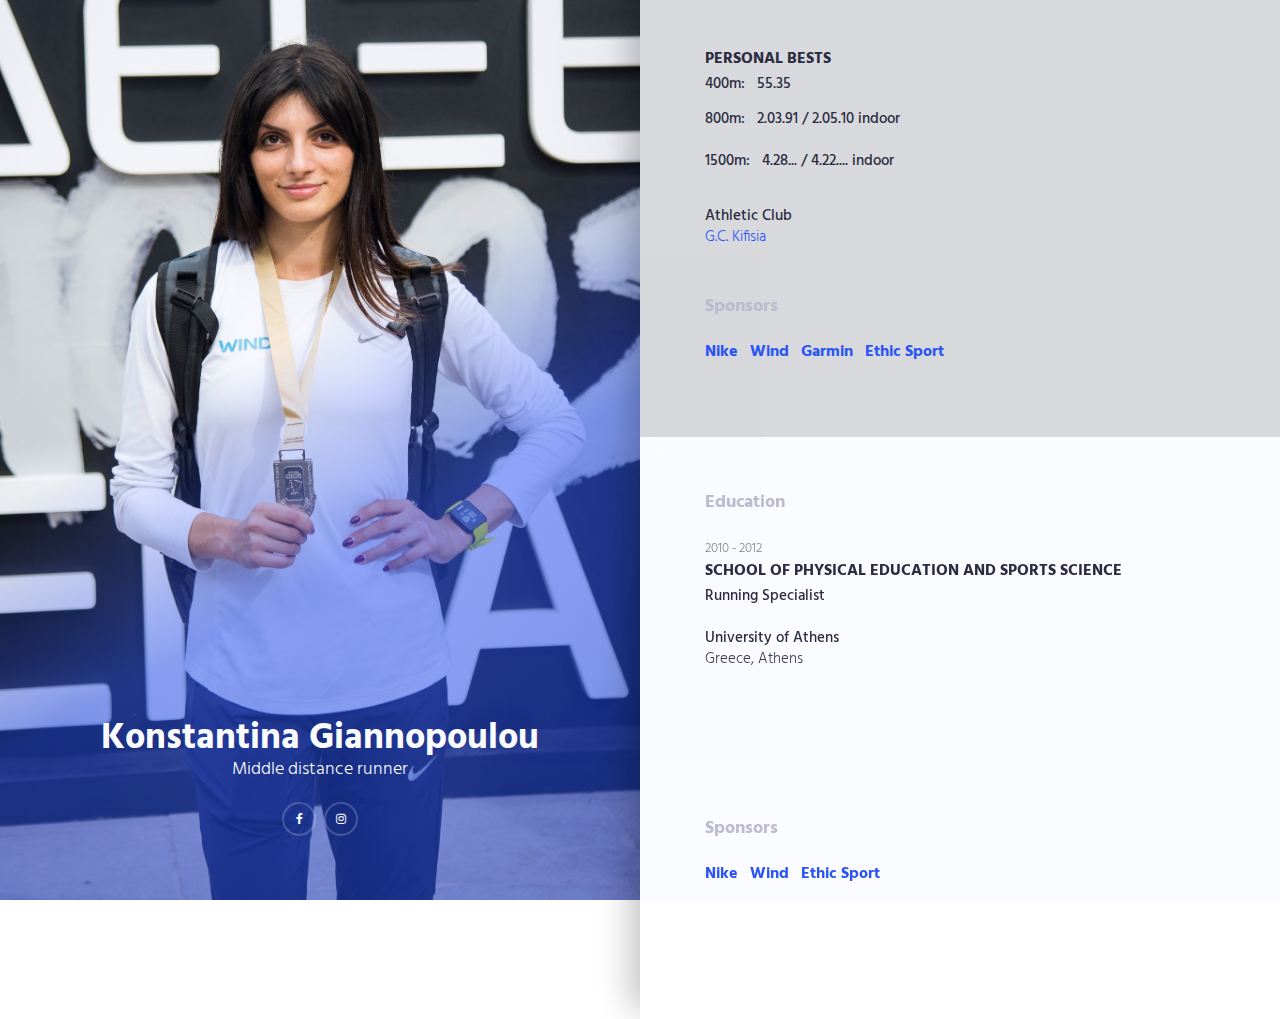
==== team/giannopoulou.html @ a833c2c0 "koini cv" ====
<!DOCTYPE html>
<html>
<head>
    <meta charset="utf-8">
    <meta http-equiv="X-UA-Compatible" content="IE=edge">
    <meta name="viewport" content="width=device-width, initial-scale=1">
    <!-- The above 3 meta tags *must* come first in the head; any other head content must come *after* these tags -->
    <title>Konstantina Giannopoulou</title>

    <!-- favicon -->
    <link href="iconprt.jpg" rel=icon>

    <!-- web-fonts -->
    <link href="https://fonts.googleapis.com/css?family=Hind:300,400,500,600,700" rel="stylesheet">

    <!-- font-awesome -->
    <link href="css/font-awesome.min.css" rel="stylesheet">

    <!-- Bootstrap -->
    <link href="css/bootstrap.min.css" rel="stylesheet">

    <!-- Style CSS -->
    <link href="css/style.css" rel="stylesheet">

    <!-- HTML5 shim and Respond.js for IE8 support of HTML5 elements and media queries -->
    <!-- WARNING: Respond.js doesn't work if you view the page via file:// -->
    <!--[if lt IE 9]>
    <script src="https://oss.maxcdn.com/html5shiv/3.7.2/html5shiv.min.js"></script>
    <script src="https://oss.maxcdn.com/respond/1.4.2/respond.min.js"></script>
    <![endif]-->
</head>
<body id="page-top" data-spy="scroll" data-target=".navbar">
<div id="main-wrapper">
<!-- Page Preloader -->
<div id="preloader">
    <div id="status">
        <div class="status-mes"></div>
    </div>
</div>

<div class="columns-block">
<div class="left-col-block blocks">
    <header class="header">
        <div class="content text-center">
            <h1>Konstantina Giannopoulou</h1>

            <p class="lead">Middle distance runner</p>
            <ul class="social-icon">
                <li><a href="https://www.facebook.com/kwnagkr"><i class="fa fa-facebook" aria-hidden="true"></i></a></li>
                <!-- <li><a href="#"><i class="fa fa-twitter" aria-hidden="true"></i></a></li> -->
                <li><a href="https://www.instagram.com/kwnagk"><i class="fa fa-instagram" aria-hidden="true"></i></a></li>
                <!-- <li><a href="#"><i class="fa fa-slack" aria-hidden="true"></i></a></li>
                <li><a href="#"><i class="fa fa-dribbble" aria-hidden="true"></i></a></li> -->
            </ul>
        </div>
        <div class="profile-img" style="background-image:url('img/giannopoulou.jpg')">
    </header>
    <!-- .header-->
</div>


<div class="right-col-block blocks">
<section class="section-wrapper section-experience gray-bg">
    <div class="container-fluid">
        <div class="row">
            <div class="col-md-12">
               <!--  <div class="section-title"><h2>Work Experience</h2></div> -->
            </div>
        </div>
        <!--.row-->
        <div class="row">
            <div class="col-md-12">
                <div class="content-item">
                    <!-- <small>2015 - Present</small> -->
                    <h3>Personal Bests</h3>
                    <h4>400m: &nbsp; 55.35</h4>
                    <p></p>
                    <h4>800m: &nbsp; 2.03.91 / 2.05.10 indoor</h4></br>
                    <h4>1500m: &nbsp; 4.28... / 4.22.... indoor</h4>
                </div>
                <!-- .experience-item -->
                <div class="content-item">
                    <!-- <small>2010 - 2012</small> -->
                    <!-- <h3>Budget Administrator</h3> -->
                    <h4>Athletic Club</h4>

                    <p><a href="http://gskifissias.gr/">G.C. Kifisia</a></p>
                </div> 
                <!-- .experience-item -->
            </div>
        </div>
        <!--.row-->
    </div>
    <!-- .container-fluid -->

    <div class="container-fluid">
        <div class="row">
            <div class="col-md-12">
                <div class="section-title">
                    <h2>Sponsors</h2>
                </div>
            </div>
        </div>
        <!-- .row -->

        <div class="row">
            <div class="col-md-6">
                <div class="expertise-item">
                    <h3><a href="https://www.nike.com/gr/el_gr">Nike</a> &nbsp; <a href="https://www.wind.gr/gr/wind-running-team">Wind</a> &nbsp; <a href="http://www.garmin.gr">Garmin</a> &nbsp; <a href="https://www.ethicsport.gr">Ethic Sport</a></h3>

                   <!--  <p>
                        Synergistically strategize customer directed resources rather than principle.
                    </p> -->
                </div>
            </div>
        </div>
        <!-- .row -->
    </div>

</section>
<!-- .section-experience -->

<section class="section-wrapper section-education">
    <div class="container-fluid">
        <div class="row">
            <div class="col-md-12">
                <div class="section-title"><h2>Education</h2></div>
            </div>
        </div>
        <!--.row-->
        <div class="row">
            <div class="col-md-12">
                <div class="content-item">
                    <small>2010 - 2012</small>
                    <h3>School of Physical Education and Sports Science</h3>
                    <h4>Running Specialist</h4></br>
                    <h4>University of Athens</h4>
                    <p>Greece, Athens</p>
                </div>
                <!-- .experience-item -->
                <!-- <div class="content-item">
                    <small>2007 - 2010</small>
                    <h3>Business marketing course</h3>
                    <h4>Royal Academy of Business</h4>

                    <p>United Kingdom, London</p>
                </div> -->
                <!-- .experience-item -->
                <!-- <div class="content-item">
                    <small>2002 - 2006</small>
                    <h3>BA (Hons) Design</h3>
                    <h4>University of Michigan</h4>

                    <p>United Kingdom, London</p>
                </div> -->
                <!-- .experience-item -->
            </div>
        </div>
        <!--.row-->
    </div>
    <!-- .container-fluid -->

</section>
<!-- .section-education -->


<section class="expertise-wrapper section-wrapper">
    <div class="container-fluid">
        <div class="row">
            <div class="col-md-12">
                <div class="section-title">
                    <h2>Sponsors</h2>
                </div>
            </div>
        </div>
        <!-- .row -->

        <div class="row">
            <div class="col-md-6">
                <div class="expertise-item">
                    <h3><a href="https://www.nike.com/gr/el_gr">Nike</a> &nbsp; <a href="https://www.wind.gr/gr/wind-running-team">Wind</a> &nbsp; <a href="https://www.ethicsport.gr">Ethic Sport</a></h3>

                   <!--  <p>
                        Synergistically strategize customer directed resources rather than principle.
                    </p> -->
                </div>
            </div>
            <!-- <div class="col-md-6">
                <div class="expertise-item">
                    <h3>Ethic Sports</h3>

                    <p>
                        Quickly repurpose reliable customer service with orthogonal ideas. Competently.
                    </p>
                </div>
            </div> -->
        </div>
        <!-- .row -->
        <!-- <div class="row">
            <div class="col-md-6">
                <div class="expertise-item">
                    <h3>Stoiximan</h3>

                    <p>
                        Interactively myocardinate high standards in initiatives rather than next-generation.
                    </p>
                </div>
            </div>

            <div class="col-md-6">
                <div class="expertise-item">
                    <h3>Globally streamline</h3>

                    <p>
                        Dynamically initiate client-based convergence vis-a-vis performance based. </p>
                </div>
            </div>
        </div> -->
        <!-- .row -->
    </div>
    <!--.container-fluid-->
</section>
<!-- .expertise-wrapper -->

<footer class="footer">
     <div class="copyright-section">
        <div class="container-fluid">
            <!-- <div class="row">
                <div class="col-md-12">
                    <div class="copytext">&copy; 2015 Online CV. All rights reserved | Design By: <a
                            href="https://themehippo.com">ThemeHippo</a></div>
                </div>
            </div> -->
            <!--.row-->
        </div>
        <!-- .container-fluid -->
    </div>
    <!-- .copyright-section --> 
</footer>
<!-- .footer -->
</div>
<!-- .right-col-block -->
</div>
<!-- .columns-block -->
</div>
<!-- #main-wrapper -->

<!-- jquery -->
<script src="js/jquery-2.1.4.min.js"></script>

<!-- Bootstrap -->
<script src="js/bootstrap.min.js"></script>
<script src="js/scripts.js"></script>
</body>
</html>
---- team/css/style.css ----
/*
Template Name: Online CV
Description: HTML5 / CSS3 One Page
Version: 1.0
Author: themehippo.com
*/

/*------------------------------------------------------------------
# [Color codes]

# Body  (text): #3a4750
# Heading Color #444444
# Theme Color (link color) #82b541
# Mid grey (sub header) #f4f4f4
# Background Color #ffffff
# -------------------------------------------------------------------*/

body {
    font-family : 'Hind', sans-serif;
    font-size   : 15px;
    line-height : 1.8em;
    color       : #3d3d50;
    font-weight : 300;
    background  : #ffffff;
    }

/* --------------------------------------
 * Global Typography
 *------------------------------------------*/

h1, h2, h3, h4, h5, h6 {
    margin : 0 0 15px;
    color  : #2b2b3d;
    }

h1 {
    font-size   : 26px;
    line-height : 1.8em;
    font-weight : 700;
    }

h2 {
    font-size   : 18px;
    line-height : 1.8em;
    font-weight : 700;
    }

h3 {
    font-size   : 16px;
    line-height : 1.8em;
    font-weight : 500;
    }

h4 {
    font-size   : 15px;
    line-height : 1.8em;
    font-weight : 500;
    }

h5 {
    font-size   : 15px;
    line-height : 1.5em;
    font-weight : 500;
    }

h6 {
    font-size   : 15px;
    line-height : 1.5em;
    }

/* --------------------------------------
 * LINK STYLE
 *------------------------------------------*/
a {
    color              : #2a54f5;
    text-decoration    : none;
    -webkit-transition : all 0.3s ease 0s;
    -moz-transition    : all 0.3s ease 0s;
    -o-transition      : all 0.3s ease 0s;
    transition         : all 0.3s ease 0s;
    }

a,
a:active,
a:focus,
a:active {
    text-decoration : none;
    outline         : none
    }

a:hover,
a:focus {
    text-decoration : none;
    color           : #2a54f5;
    }

p {
    margin-bottom : 20px;
    }

ul {
    margin     : 0;
    padding    : 0;
    list-style : none;
    }

/*------------------
 * Button Style
 *------------------*/
.btn {
    padding        : 14px 30px 11px;
    margin-bottom  : 0;
    font-size      : 14px;
    font-weight    : 500;
    border-radius  : 0;
    border         : 0;
    text-transform : uppercase;
    }

.btn-lg {
    font-weight : 700;
    font-size   : 24px;
    padding     : 15px 30px;
    }

/*btn-primary*/
.btn-primary {
    background-color : #2a54f5;
    }

.btn-primary:hover,
.btn-primary:focus,
.btn-primary:active:focus {
    background : #1e3eb5;
    }

/*btn-default*/
.btn-default {
    color            : #2a54f5;
    background-color : transparent;
    border           : 2px solid #2a54f5;
    }

.btn-default:hover,
.btn-default:focus,
.btn-default:active:focus {
    background   : #2a54f5;
    color        : #ffffff;
    border-color : #2a54f5;
    }

button:focus,
.btn:focus,
.btn:active:focus {
    outline : none;
    }

/* --------------------
 * Column Block
 * -------------------*/

.columns-block {
    flex-wrap         : wrap;
    display           : -webkit-box;
    display           : -moz-box;
    display           : -ms-flexbox;
    display           : -webkit-flex;
    display           : flex;
    -webkit-flex-flow : row wrap;
    justify-content   : space-around;
    }

.blocks {
    box-sizing : border-box;
    }

.left-col-block {
    width      : 50%;
    text-align : center;
    overflow   : hidden;
    position   : fixed;
    left       : 0;
    }

.right-col-block {
    width      : 50%;
    position   : absolute;
    right      : 0;
    box-shadow : -10px -10px 30px rgba(0, 0, 0, 0.23);
    }

@media (max-width : 600px) {
    .left-col-block {
        width    : 100%;
        position : relative;
        }

    .right-col-block {
        width      : 100%;
        position   : relative;
        box-shadow : none;
        }
    }

/* --------------------
 * Section Background
 * -------------------*/

.gray-bg {
/*    background-color : #f9f9f9;
*/    background-color : #DCDCDC;
    }

/* --------------------
 *  main Wrapper
 * -------------------*/
#main-wrapper {
    background : #ffffff;
    overflow   : hidden;
    }

/*-------------------
 * Section Wrapper
 *-------------------*/
.section-wrapper {
    padding : 50px;
    }

@media (max-width : 480px) {
    .section-wrapper {
        padding : 30px 20px;
        }
    }

/*---------------------------
* Section Title
*---------------------------*/
.section-title {
    margin-bottom : 15px;
    }

.section-title h2 {
    margin-bottom : 5px;
    color         : #bebece;
    }

/*-----------------------------
 * NAVIGATION & HEADER STYLE
 *-------------------------------*/

.header {
    padding        : 0;
    margin         : 0;
    height         : 100vh;
    vertical-align : middle;
    position       : relative;
    }

.header .profile-img {
    position            : absolute;
    top                 : 0;
    left                : 0;
    z-index             : -1;
    width               : 100%;
    height              : 100%;
    /*background-image    : url(../img/img-profile.jpg);*/
    background-size     : cover;
    background-position : center top;
    }

.header .profile-img:before {
    content    : "";
    position   : absolute;
    left       : 0;
    top        : 0;
    right      : 0;
    bottom     : 0;
    background : linear-gradient(
            -30deg,
            rgba(42, 84, 245, 0.5) 0%,
            rgba(42, 84, 245, 0.5) 40%,
            transparent 60%,
            transparent 100%
    );

    }

.header .content {
    position : absolute;
    bottom   : 0;
    left     : 0;
    right    : 0;
    width    : 100%;
    margin   : 0 auto;
    padding  : 10%;
    }

.header .content h1 {
    font-size   : 36px;
    color       : #ffffff;
    line-height : 1;
    margin      : 0;
    }

.header .content p {
    font-size : 18px;
    color     : #ffffff;
    }

.header .btn {
    margin-top : 40px;
    }

.header .content .social-icon {
    margin  : 0;
    padding : 0;
    display : block;
    }

.header .content .social-icon li {
    display : inline-block;
    margin  : 0 2px;
    }

.header .content .social-icon li a {
    display       : block;
    font-size     : 12px;
    color         : #ffffff;
    width         : 34px;
    height        : 34px;
    line-height   : 33px;
    text-align    : center;
    border-radius : 100%;
    border        : 2px solid rgba(255, 255, 255, .2);
    }

.header .content .social-icon li a:hover {
    border-color : #ffffff;
    }

@media (max-width : 600px) {
    .header .profile-img {
        z-index : 1;
        }

    .header .content {
        z-index : 2;
        }
    }

/*-------------------
 * Intro
 *-------------------*/

.intro {
    }

/*-------------------
 * Expertise
 *-------------------*/
.expertise-item {
    margin-bottom : 20px;
    }

.expertise-item h3 {
    margin-bottom : 5px;
    font-weight   : 700;
    }

/*-------------------
 * Skills Progressbar
 *-------------------*/

.progress-item {
    position : relative;
    }

.progress-item .progress-title {
    font-size     : 15px;
    font-weight   : 400;
    display       : inline-block;
    margin-bottom : 5px;
    }

.progress-item .progress {
    height        : 4px;
    box-shadow    : none;
    border-radius : 5px;
    }

.progress-item .progress-bar {
    background-color : #2a54f5;
    box-shadow       : none;
    text-align       : right;
    }

.progress-item .progress-percent {
    font-size        : 10px;
    background-color : #313131;
    position         : absolute;
    top              : 5px;
    padding          : 0 8px;
    border-radius    : 3px;
    }

.progress-item .progress-percent::before {
    content      : "";
    position     : absolute;
    left         : 0;
    bottom       : -4px;
    border-top   : 6px solid #313131;
    border-right : 8px solid transparent;
    }

/*-------------------
 * Portfolio
 *-------------------*/

.portfolio-item {
    position      : relative;
    display       : block;
    margin-bottom : 30px;
    }

.portfolio-item .portfolio-thumb img {
    height    : auto;
    display   : block;
    max-width : 100%;
    }

.portfolio-item .portfolio-info {
    position   : absolute;
    bottom     : 0;
    padding    : 30px 15px 5px;
    width      : 100%;
    background : -webkit-linear-gradient(
            top,
            transparent 0%,
            rgba(0, 0, 0, 0.5) 100%
    );
    }

.portfolio-item .portfolio-info h3 {
    margin      : 0;
    line-height : 1;
    color       : #ffffff;
    }

.portfolio-item .portfolio-info small {
    color : #ffffff;
    }

.portfolio-item:hover .portfolio-info {
    background : -webkit-linear-gradient(
            top,
            transparent 0%,
            rgba(42, 84, 245, 0.5) 100%
    );
    }

/*-------------------
 * Content Item
 *-------------------*/

.content-item {
    margin-bottom : 40px;
    }

.content-item h3 {
    margin         : 0 0 10px;
    line-height    : 1;
    font-weight    : bold;
    text-transform : uppercase;
    }

.content-item h4 {
    margin      : 0;
    line-height : 1;
    }

.content-item small {
    color : #888888;
    }

/*-------------------
 * Contact
 *-------------------*/

.feedback-form {
    margin-top : 50px;
    }

/*-------------------
 * Form Style
 *-------------------*/
.form-control {
    height        : 50px;
    padding       : 0 20px;
    font-size     : 13px;
    line-height   : 50px;
    color         : #969595;
    border        : 1px solid #cccccc;
    border-radius : 0;
    box-shadow    : none;
    box-sizing    : border-box;
    }

.form-control:focus,
.form-control:active {
    box-shadow : none;
    }

/* --------------------------------------------
 *   Footer
 *---------------------------------------------- */

/* Copyright */

.footer {
    padding : 30px 50px;
    }

.footer .copyright-section {
    font-size : 13px;
    color     : #888888;

    }

.footer .copyright-section .copytext {
    font-weight : 400;
    display     : block;
    }

@media (max-width : 480px) {
    .footer {
        padding : 10px 20px;
        }
    }

/* ====================
 * Preloader
 * ====================*/
#preloader {
    background : #2a54f5;
    bottom     : 0;
    left       : 0;
    position   : fixed;
    right      : 0;
    top        : 0;
    z-index    : 9999;
    }

#status,
.status-mes {
    background-image    : url(../img/puff.svg);
    background-position : center;
    background-repeat   : no-repeat;
    height              : 200px;
    left                : 50%;
    margin              : -100px 0 0 -100px;
    position            : absolute;
    top                 : 50%;
    width               : 200px;
    }

.status-mes {
    background : none;
    left       : 0;
    margin     : 0;
    text-align : center;
    top        : 65%;
    }
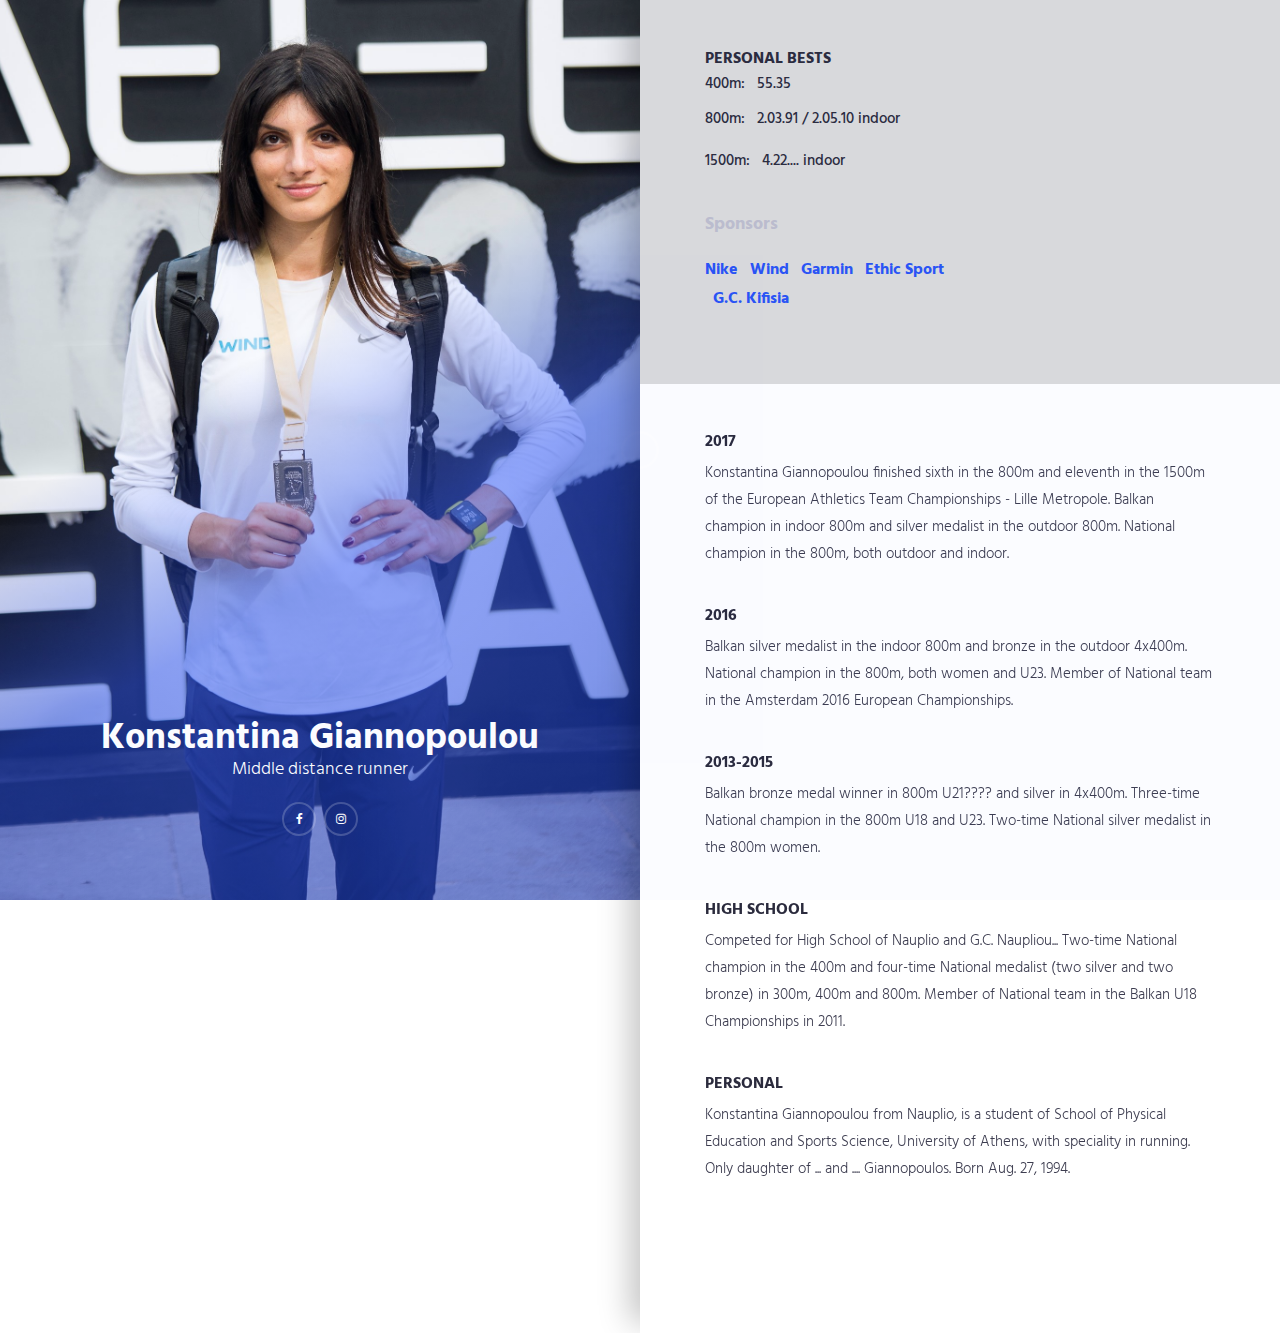
==== commit e7baba03: "cv giannopoulou" ====
--- a/team/giannopoulou.html
+++ b/team/giannopoulou.html
@@ -76,17 +76,8 @@
                     <h4>400m: &nbsp; 55.35</h4>
                     <p></p>
                     <h4>800m: &nbsp; 2.03.91 / 2.05.10 indoor</h4></br>
-                    <h4>1500m: &nbsp; 4.28... / 4.22.... indoor</h4>
+                    <h4>1500m: &nbsp; 4.22.... indoor</h4>
                 </div>
-                <!-- .experience-item -->
-                <div class="content-item">
-                    <!-- <small>2010 - 2012</small> -->
-                    <!-- <h3>Budget Administrator</h3> -->
-                    <h4>Athletic Club</h4>
-
-                    <p><a href="http://gskifissias.gr/">G.C. Kifisia</a></p>
-                </div> 
-                <!-- .experience-item -->
             </div>
         </div>
         <!--.row-->
@@ -106,7 +97,7 @@
         <div class="row">
             <div class="col-md-6">
                 <div class="expertise-item">
-                    <h3><a href="https://www.nike.com/gr/el_gr">Nike</a> &nbsp; <a href="https://www.wind.gr/gr/wind-running-team">Wind</a> &nbsp; <a href="http://www.garmin.gr">Garmin</a> &nbsp; <a href="https://www.ethicsport.gr">Ethic Sport</a></h3>
+                    <h3><a href="https://www.nike.com/gr/el_gr">Nike</a> &nbsp; <a href="https://www.wind.gr/gr/wind-running-team">Wind</a> &nbsp; <a href="http://www.garmin.gr">Garmin</a> &nbsp; <a href="https://www.ethicsport.gr">Ethic Sport</a> &nbsp; <a href="http://gskifissias.gr">G.C. Kifisia</a></h3>
 
                    <!--  <p>
                         Synergistically strategize customer directed resources rather than principle.
@@ -122,38 +113,35 @@
 
 <section class="section-wrapper section-education">
     <div class="container-fluid">
-        <div class="row">
-            <div class="col-md-12">
-                <div class="section-title"><h2>Education</h2></div>
-            </div>
-        </div>
         <!--.row-->
         <div class="row">
             <div class="col-md-12">
+                 <div class="content-item">
+                   <div class="content-item">
+                    <h3>2017</h3>
+                    <p>Konstantina Giannopoulou finished sixth in the 800m and eleventh in the 1500m of the European Athletics Team Championships - Lille Metropole. Balkan champion in indoor 800m and silver medalist in the outdoor 800m. National champion in the 800m, both outdoor and indoor.</p>
+                </div>
+
+                 <div class="content-item">
+                   <div class="content-item">
+                    <h3>2016</h3>
+                    <p>Balkan silver medalist in the indoor 800m and bronze in the outdoor 4x400m. National champion in the 800m, both women and U23. Member of National team in the Amsterdam 2016 European Championships.</p>
+                </div>
+
                 <div class="content-item">
-                    <small>2010 - 2012</small>
-                    <h3>School of Physical Education and Sports Science</h3>
-                    <h4>Running Specialist</h4></br>
-                    <h4>University of Athens</h4>
-                    <p>Greece, Athens</p>
+                   <div class="content-item">
+                    <h3>2013-2015</h3>
+                    <p>Balkan bronze medal winner in 800m U21???? and silver in 4x400m. Three-time National champion in the 800m U18 and U23. Two-time National silver medalist in the 800m women.</p>
                 </div>
-                <!-- .experience-item -->
-                <!-- <div class="content-item">
-                    <small>2007 - 2010</small>
-                    <h3>Business marketing course</h3>
-                    <h4>Royal Academy of Business</h4>
 
-                    <p>United Kingdom, London</p>
-                </div> -->
-                <!-- .experience-item -->
-                <!-- <div class="content-item">
-                    <small>2002 - 2006</small>
-                    <h3>BA (Hons) Design</h3>
-                    <h4>University of Michigan</h4>
+                    <h3>High School</h3>
+                    <p>Competed for High School of Nauplio and G.C. Naupliou... Two-time National champion in the 400m and four-time National medalist (two silver and two bronze) in 300m, 400m and 800m. Member of National team in the Balkan U18 Championships in 2011.</p>
+                </div>
 
-                    <p>United Kingdom, London</p>
-                </div> -->
-                <!-- .experience-item -->
+                <div class="content-item">
+                    <h3>Personal</h3>
+                    <p>Konstantina Giannopoulou from Nauplio, is a student of School of Physical Education and Sports Science, University of Athens, with speciality in running. Only daughter of ... and .... Giannopoulos. Born Aug. 27, 1994.</p>
+                </div>
             </div>
         </div>
         <!--.row-->
@@ -162,65 +150,6 @@
 
 </section>
 <!-- .section-education -->
-
-
-<section class="expertise-wrapper section-wrapper">
-    <div class="container-fluid">
-        <div class="row">
-            <div class="col-md-12">
-                <div class="section-title">
-                    <h2>Sponsors</h2>
-                </div>
-            </div>
-        </div>
-        <!-- .row -->
-
-        <div class="row">
-            <div class="col-md-6">
-                <div class="expertise-item">
-                    <h3><a href="https://www.nike.com/gr/el_gr">Nike</a> &nbsp; <a href="https://www.wind.gr/gr/wind-running-team">Wind</a> &nbsp; <a href="https://www.ethicsport.gr">Ethic Sport</a></h3>
-
-                   <!--  <p>
-                        Synergistically strategize customer directed resources rather than principle.
-                    </p> -->
-                </div>
-            </div>
-            <!-- <div class="col-md-6">
-                <div class="expertise-item">
-                    <h3>Ethic Sports</h3>
-
-                    <p>
-                        Quickly repurpose reliable customer service with orthogonal ideas. Competently.
-                    </p>
-                </div>
-            </div> -->
-        </div>
-        <!-- .row -->
-        <!-- <div class="row">
-            <div class="col-md-6">
-                <div class="expertise-item">
-                    <h3>Stoiximan</h3>
-
-                    <p>
-                        Interactively myocardinate high standards in initiatives rather than next-generation.
-                    </p>
-                </div>
-            </div>
-
-            <div class="col-md-6">
-                <div class="expertise-item">
-                    <h3>Globally streamline</h3>
-
-                    <p>
-                        Dynamically initiate client-based convergence vis-a-vis performance based. </p>
-                </div>
-            </div>
-        </div> -->
-        <!-- .row -->
-    </div>
-    <!--.container-fluid-->
-</section>
-<!-- .expertise-wrapper -->
 
 <footer class="footer">
      <div class="copyright-section">
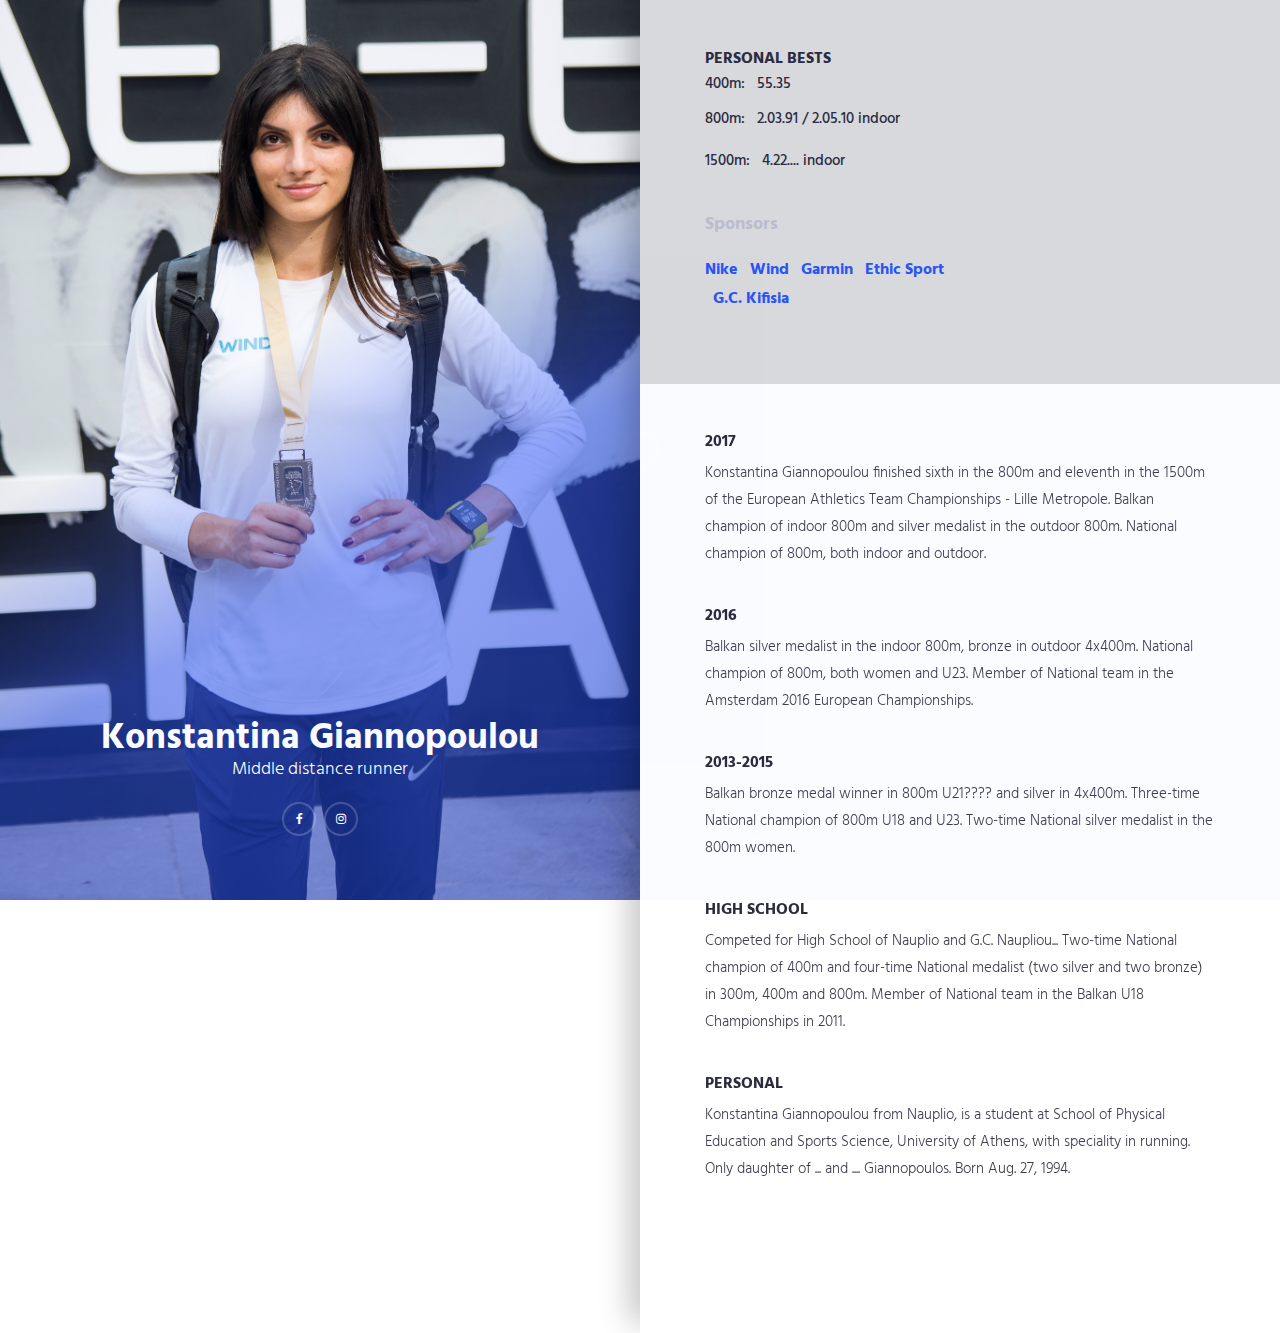
==== commit ff1db12a: "cv Giannopoulou" ====
--- a/team/giannopoulou.html
+++ b/team/giannopoulou.html
@@ -119,28 +119,28 @@
                  <div class="content-item">
                    <div class="content-item">
                     <h3>2017</h3>
-                    <p>Konstantina Giannopoulou finished sixth in the 800m and eleventh in the 1500m of the European Athletics Team Championships - Lille Metropole. Balkan champion in indoor 800m and silver medalist in the outdoor 800m. National champion in the 800m, both outdoor and indoor.</p>
+                    <p>Konstantina Giannopoulou finished sixth in the 800m and eleventh in the 1500m of the European Athletics Team Championships - Lille Metropole. Balkan champion of indoor 800m and silver medalist in the outdoor 800m. National champion of 800m, both indoor and outdoor.</p>
                 </div>
 
                  <div class="content-item">
                    <div class="content-item">
                     <h3>2016</h3>
-                    <p>Balkan silver medalist in the indoor 800m and bronze in the outdoor 4x400m. National champion in the 800m, both women and U23. Member of National team in the Amsterdam 2016 European Championships.</p>
+                    <p>Balkan silver medalist in the indoor 800m, bronze in outdoor 4x400m. National champion of 800m, both women and U23. Member of National team in the Amsterdam 2016 European Championships.</p>
                 </div>
 
                 <div class="content-item">
                    <div class="content-item">
                     <h3>2013-2015</h3>
-                    <p>Balkan bronze medal winner in 800m U21???? and silver in 4x400m. Three-time National champion in the 800m U18 and U23. Two-time National silver medalist in the 800m women.</p>
+                    <p>Balkan bronze medal winner in 800m U21???? and silver in 4x400m. Three-time National champion of 800m U18 and U23. Two-time National silver medalist in the 800m women.</p>
                 </div>
 
                     <h3>High School</h3>
-                    <p>Competed for High School of Nauplio and G.C. Naupliou... Two-time National champion in the 400m and four-time National medalist (two silver and two bronze) in 300m, 400m and 800m. Member of National team in the Balkan U18 Championships in 2011.</p>
+                    <p>Competed for High School of Nauplio and G.C. Naupliou... Two-time National champion of 400m and four-time National medalist (two silver and two bronze) in 300m, 400m and 800m. Member of National team in the Balkan U18 Championships in 2011.</p>
                 </div>
 
                 <div class="content-item">
                     <h3>Personal</h3>
-                    <p>Konstantina Giannopoulou from Nauplio, is a student of School of Physical Education and Sports Science, University of Athens, with speciality in running. Only daughter of ... and .... Giannopoulos. Born Aug. 27, 1994.</p>
+                    <p>Konstantina Giannopoulou from Nauplio, is a student at School of Physical Education and Sports Science, University of Athens, with speciality in running. Only daughter of ... and .... Giannopoulos. Born Aug. 27, 1994.</p>
                 </div>
             </div>
         </div>
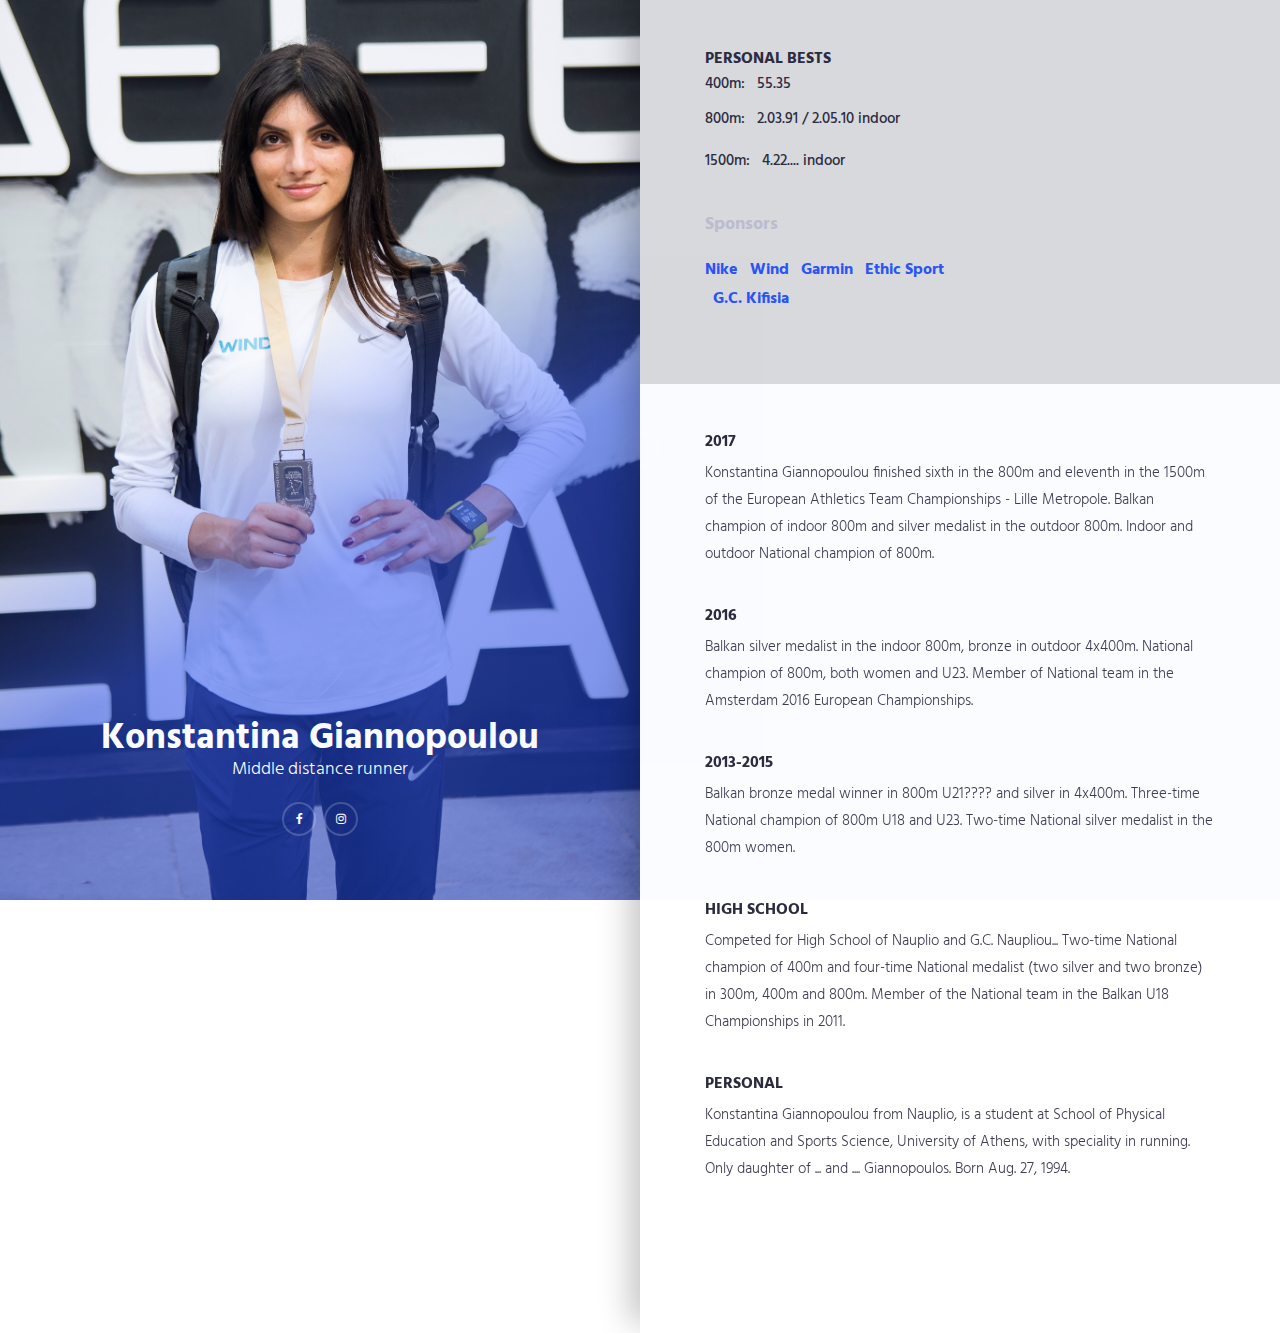
==== commit f57f3530: "cv giannopoulou" ====
--- a/team/giannopoulou.html
+++ b/team/giannopoulou.html
@@ -119,7 +119,7 @@
                  <div class="content-item">
                    <div class="content-item">
                     <h3>2017</h3>
-                    <p>Konstantina Giannopoulou finished sixth in the 800m and eleventh in the 1500m of the European Athletics Team Championships - Lille Metropole. Balkan champion of indoor 800m and silver medalist in the outdoor 800m. National champion of 800m, both indoor and outdoor.</p>
+                    <p>Konstantina Giannopoulou finished sixth in the 800m and eleventh in the 1500m of the European Athletics Team Championships - Lille Metropole. Balkan champion of indoor 800m and silver medalist in the outdoor 800m. Indoor and outdoor National champion of 800m.</p>
                 </div>
 
                  <div class="content-item">
@@ -135,7 +135,7 @@
                 </div>
 
                     <h3>High School</h3>
-                    <p>Competed for High School of Nauplio and G.C. Naupliou... Two-time National champion of 400m and four-time National medalist (two silver and two bronze) in 300m, 400m and 800m. Member of National team in the Balkan U18 Championships in 2011.</p>
+                    <p>Competed for High School of Nauplio and G.C. Naupliou... Two-time National champion of 400m and four-time National medalist (two silver and two bronze) in 300m, 400m and 800m. Member of the National team in the Balkan U18 Championships in 2011.</p>
                 </div>
 
                 <div class="content-item">
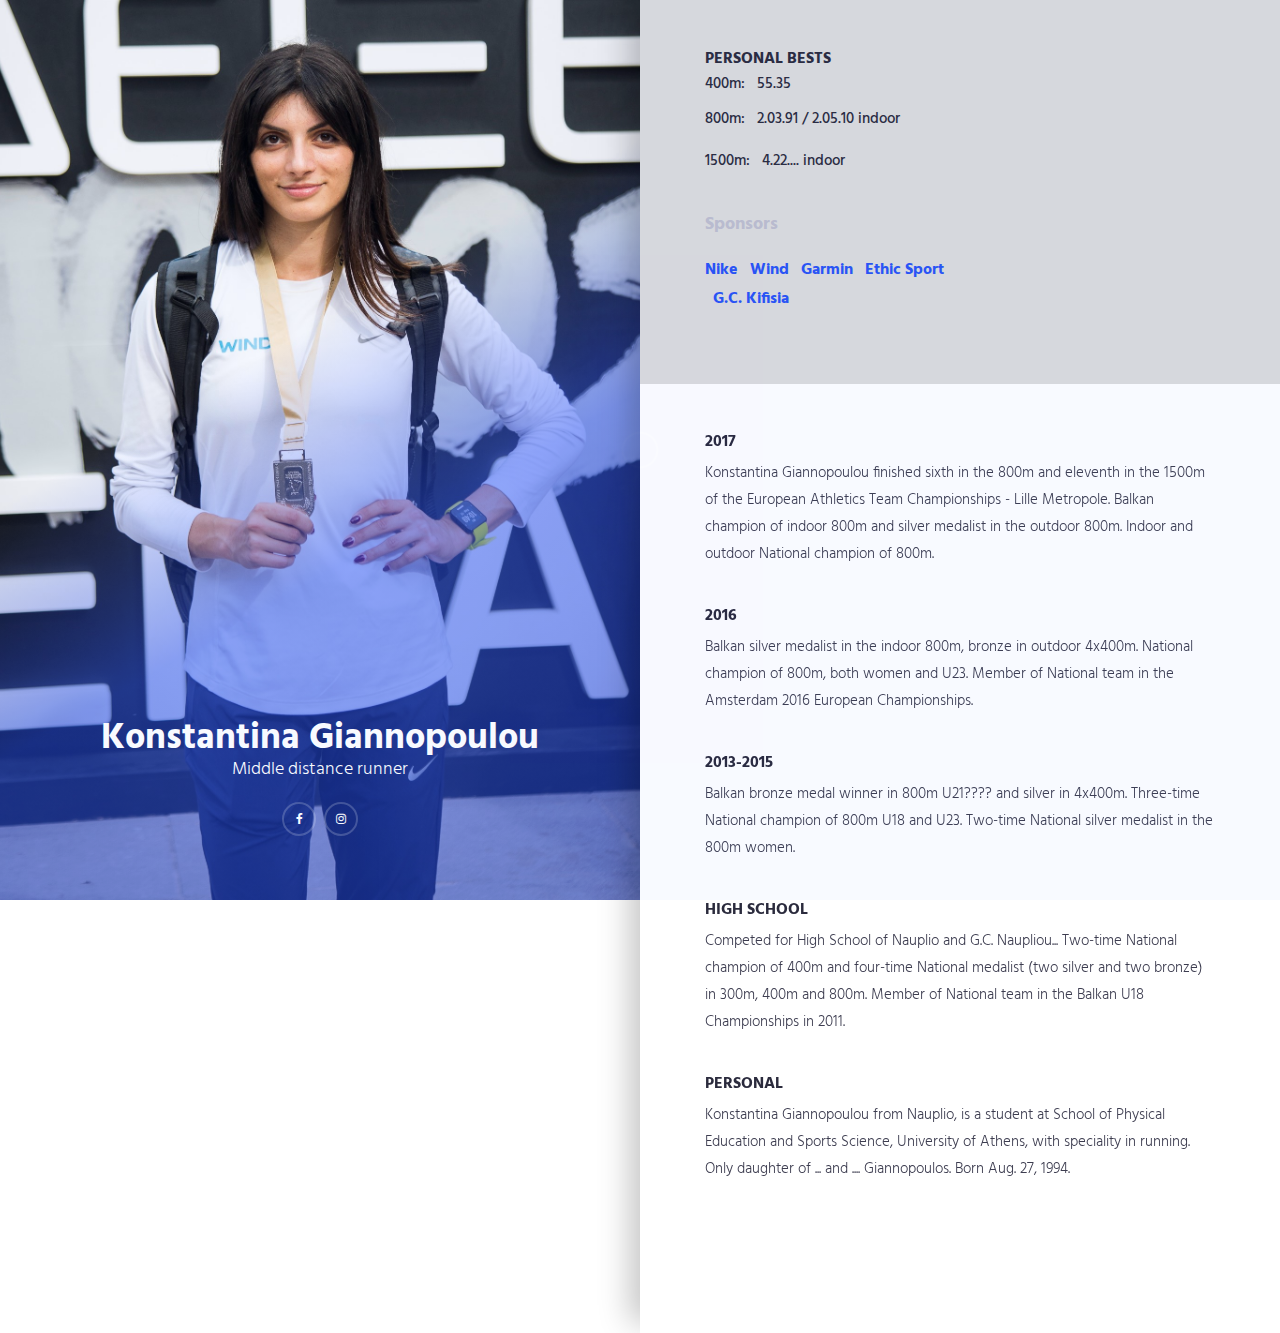
==== commit 18549cc6: "cv giannopoulou" ====
--- a/team/giannopoulou.html
+++ b/team/giannopoulou.html
@@ -135,7 +135,7 @@
                 </div>
 
                     <h3>High School</h3>
-                    <p>Competed for High School of Nauplio and G.C. Naupliou... Two-time National champion of 400m and four-time National medalist (two silver and two bronze) in 300m, 400m and 800m. Member of the National team in the Balkan U18 Championships in 2011.</p>
+                    <p>Competed for High School of Nauplio and G.C. Naupliou... Two-time National champion of 400m and four-time National medalist (two silver and two bronze) in 300m, 400m and 800m. Member of National team in the Balkan U18 Championships in 2011.</p>
                 </div>
 
                 <div class="content-item">
